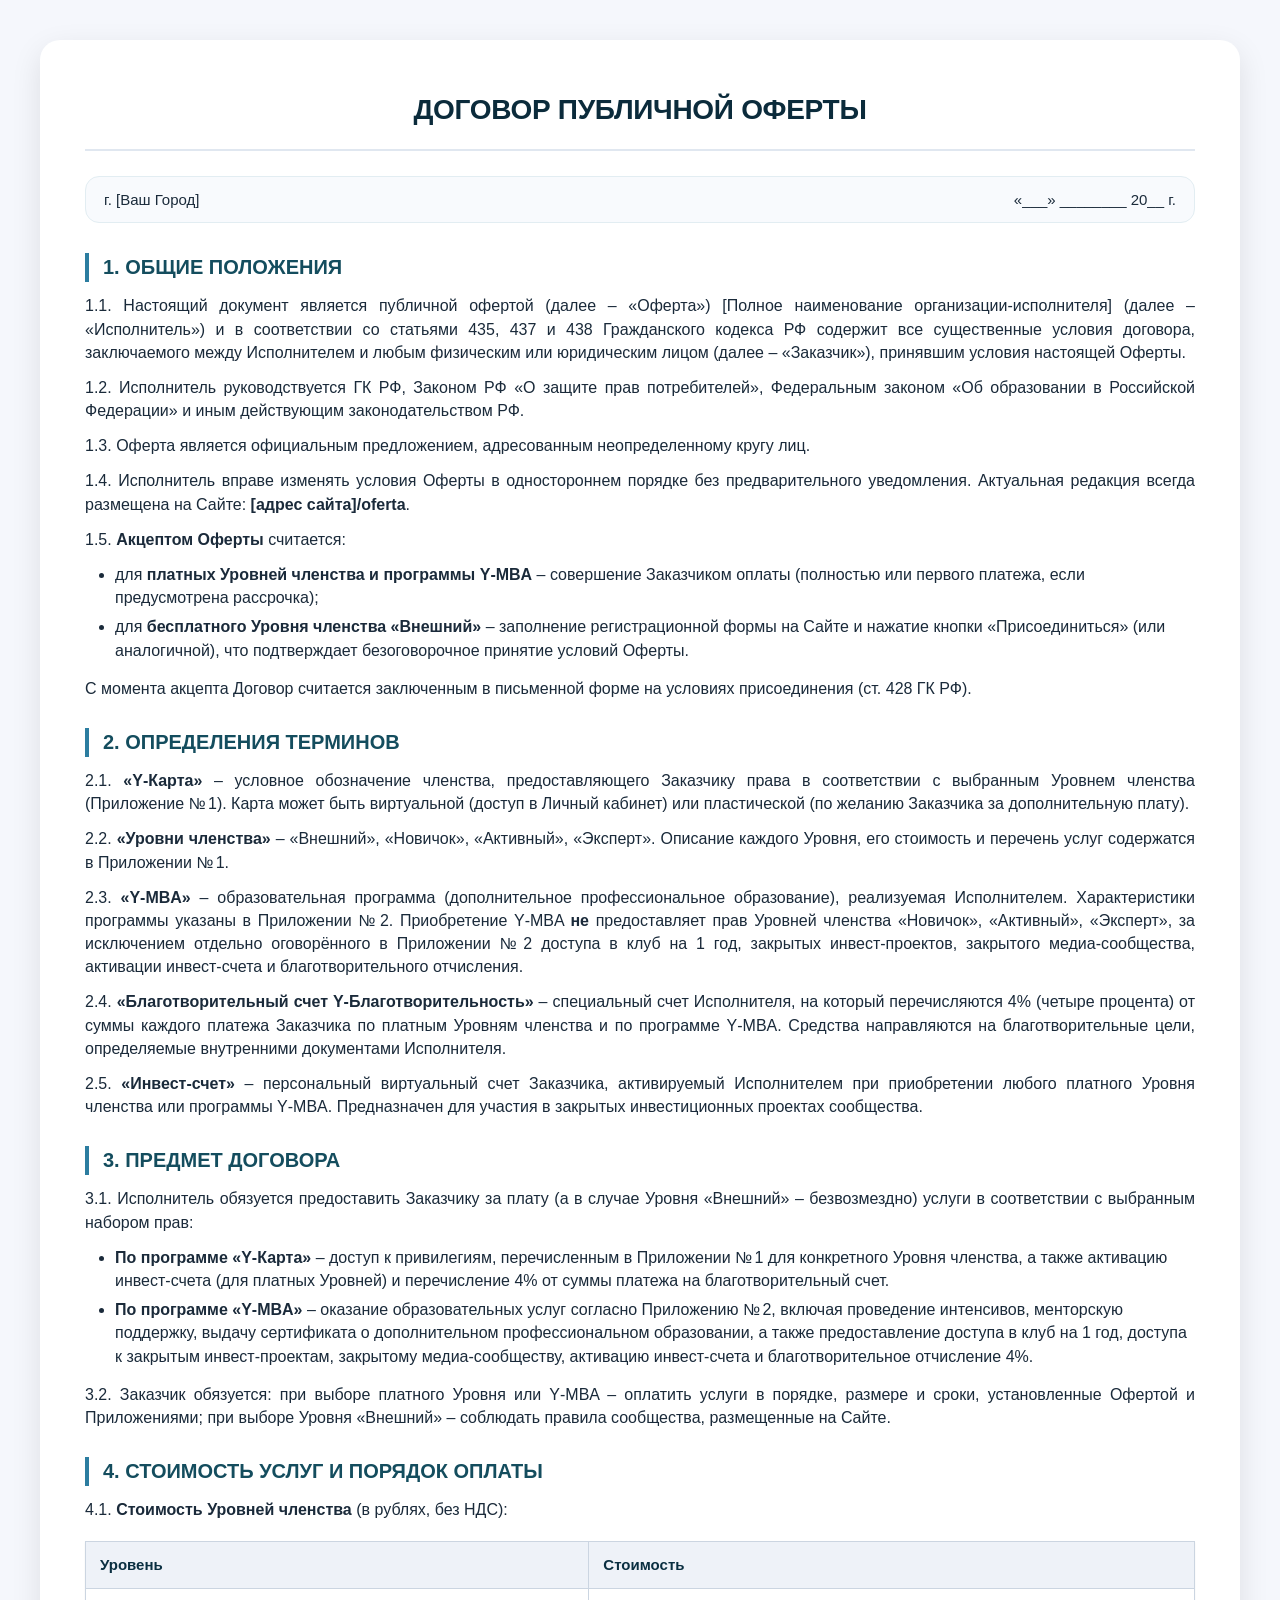
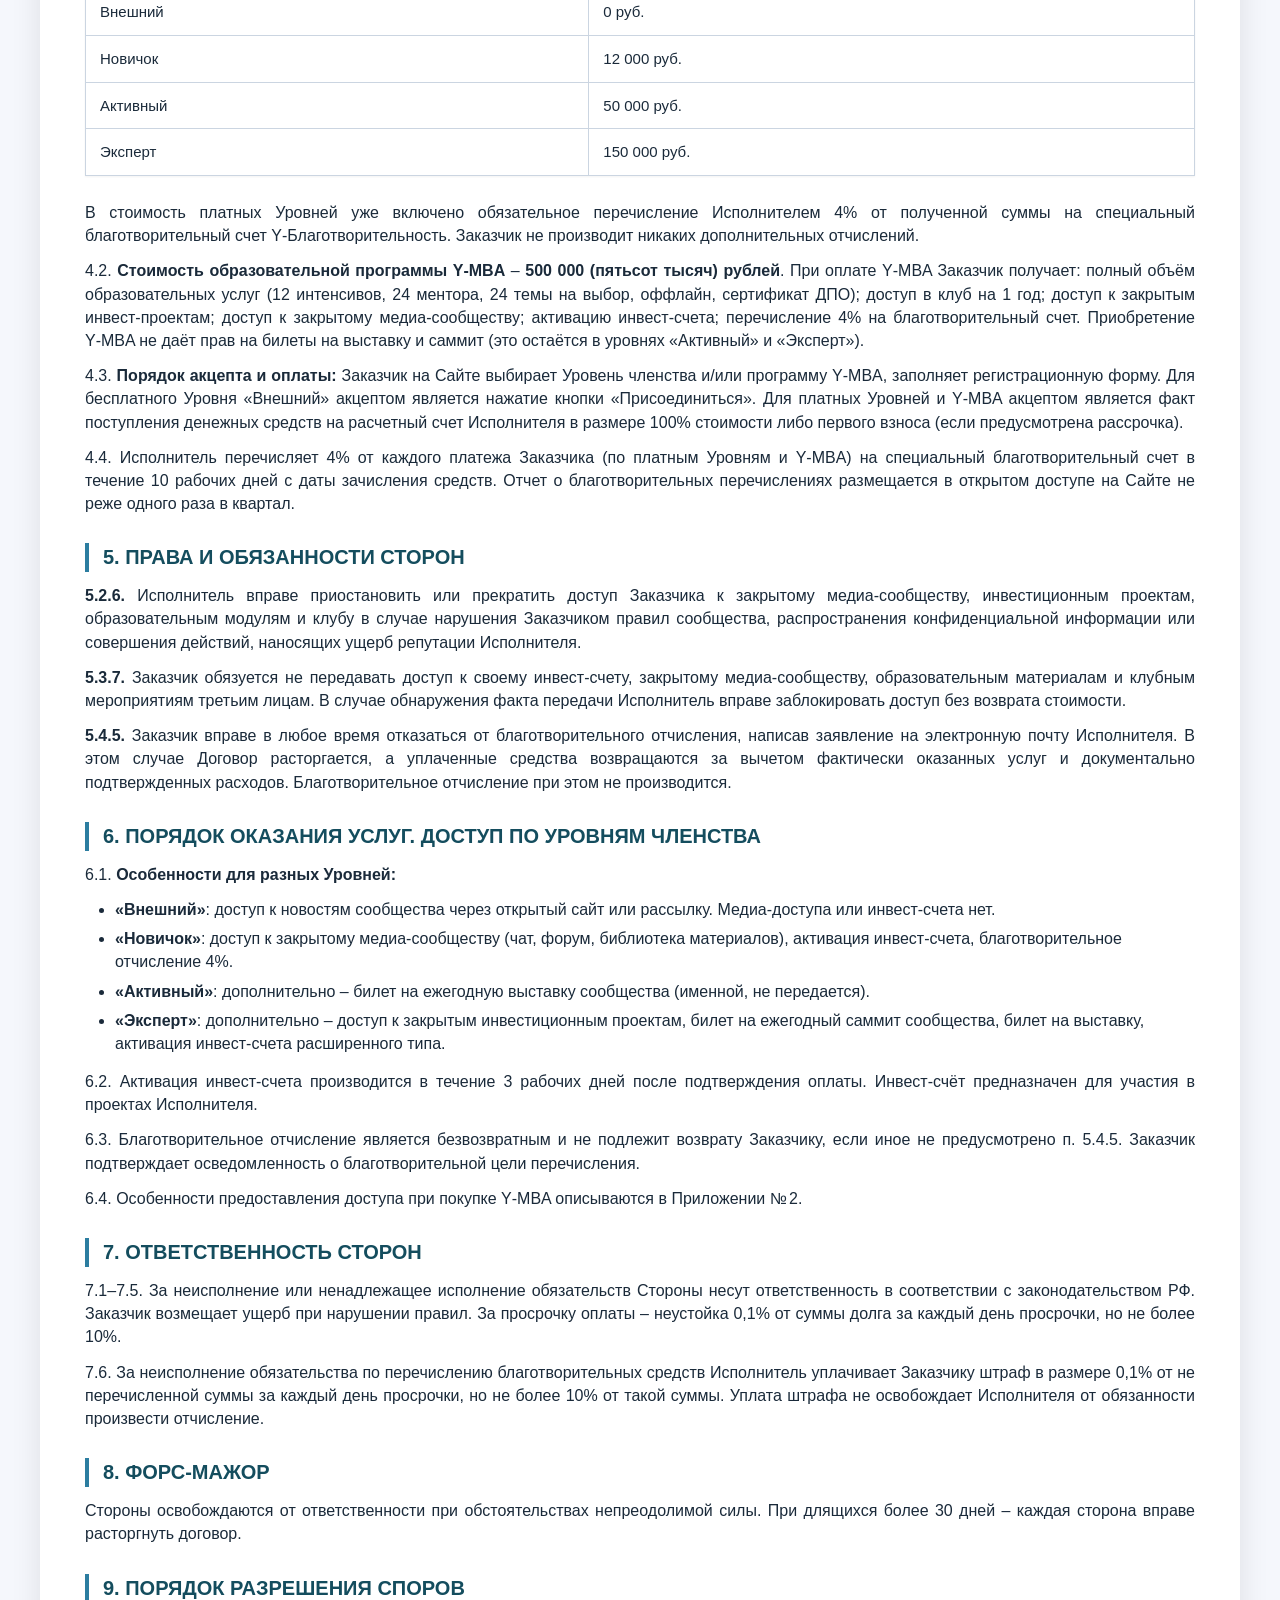
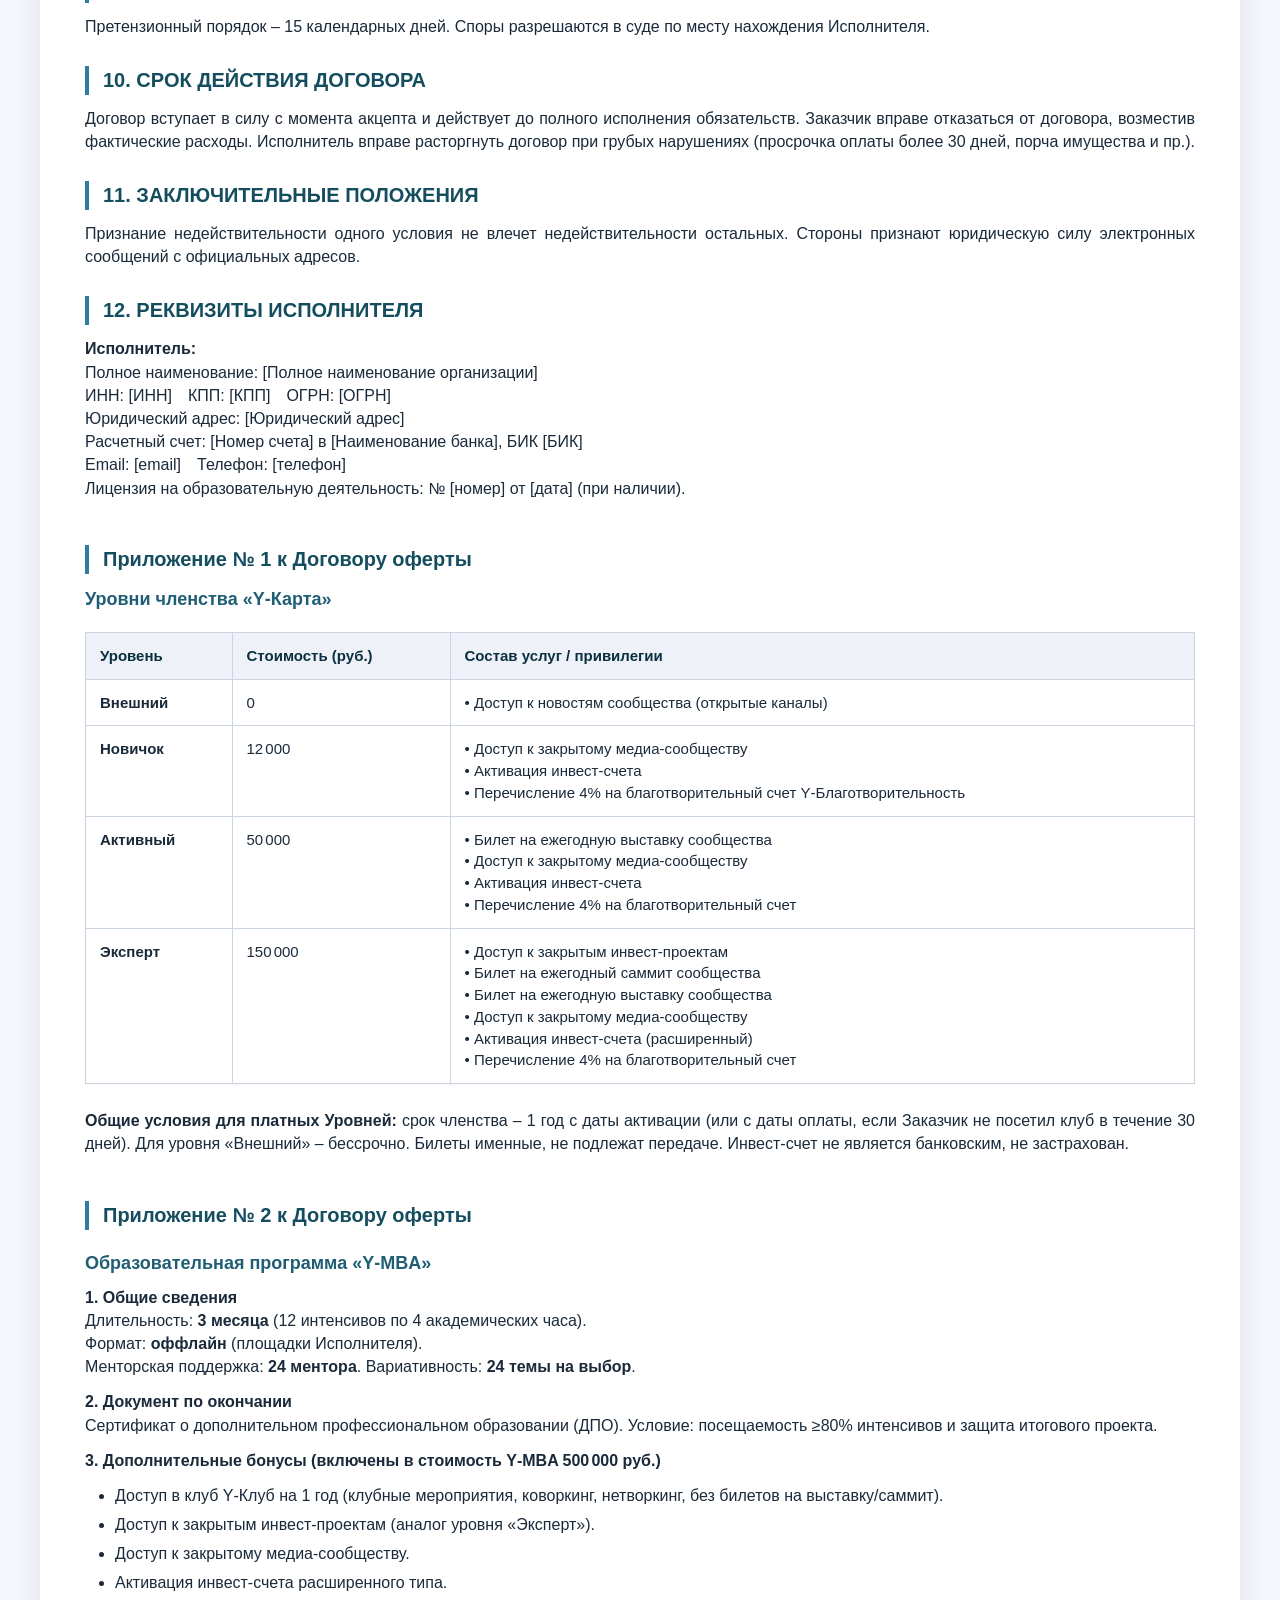
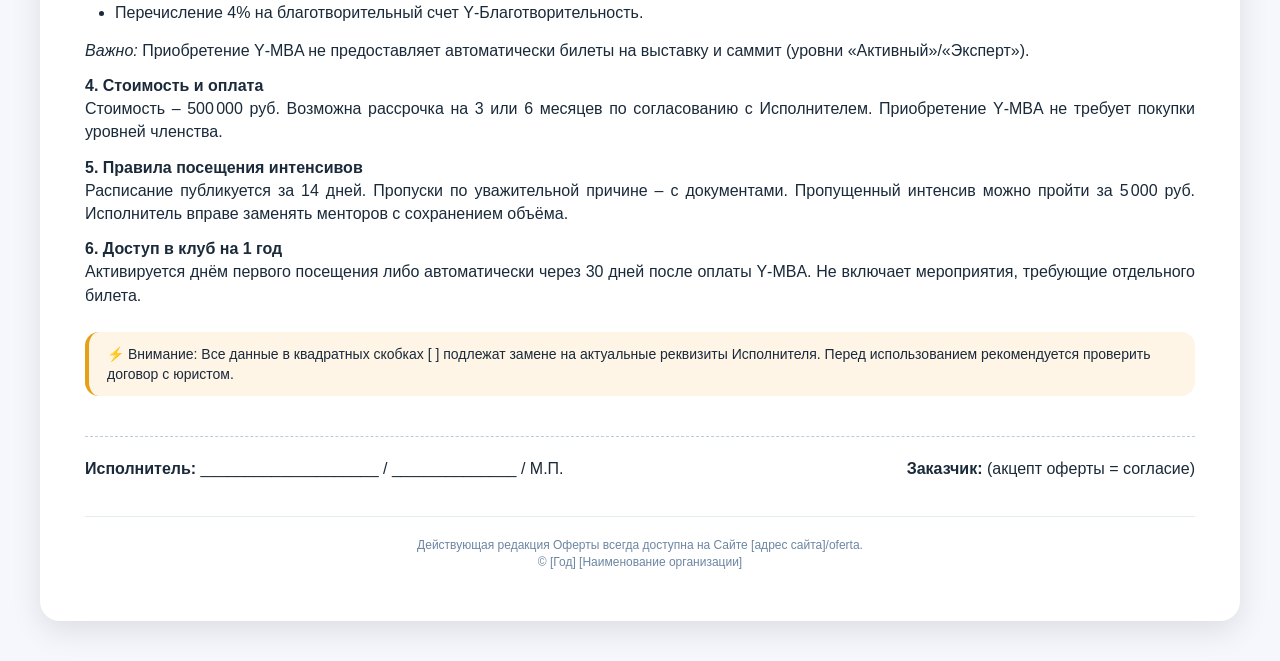
==== offer.html @ faac73a9 "Add files via upload" ====
<!DOCTYPE html>
<html lang="ru">
<head>
    <meta charset="UTF-8">
    <meta name="viewport" content="width=device-width, initial-scale=1.0, user-scalable=yes">
    <title>Договор публичной оферты — Y-Карта и Y-MBA</title>
    <style>
        * {
            margin: 0;
            padding: 0;
            box-sizing: border-box;
        }

        body {
            font-family: 'Segoe UI', Roboto, 'Helvetica Neue', sans-serif;
            background-color: #f5f7fc;
            color: #1a2a3a;
            line-height: 1.45;
            padding: 40px 20px;
        }

        .document {
            max-width: 1200px;
            margin: 0 auto;
            background-color: #ffffff;
            border-radius: 20px;
            box-shadow: 0 10px 30px rgba(0, 0, 0, 0.1);
            padding: 50px 45px;
            transition: all 0.2s ease;
        }

        /* типографика */
        h1 {
            font-size: 28px;
            font-weight: 700;
            text-align: center;
            margin-bottom: 25px;
            color: #0b2b3b;
            letter-spacing: -0.3px;
            border-bottom: 2px solid #e0e7f0;
            padding-bottom: 18px;
        }

        h2 {
            font-size: 20px;
            font-weight: 600;
            margin: 28px 0 12px 0;
            color: #144d5e;
            padding-left: 0;
            border-left: 4px solid #2c7da0;
            padding-left: 14px;
        }

        h3 {
            font-size: 18px;
            font-weight: 600;
            margin: 20px 0 10px 0;
            color: #1f5e74;
        }

        .subheading {
            font-size: 16px;
            font-weight: 500;
            margin: 20px 0 10px;
            color: #2c3e50;
        }

        p {
            margin-bottom: 12px;
            text-align: justify;
        }

        .legal-place {
            display: flex;
            justify-content: space-between;
            margin-bottom: 30px;
            font-size: 15px;
            background: #f8fafd;
            padding: 12px 18px;
            border-radius: 14px;
            border: 1px solid #e2edf2;
        }

        ul, ol {
            margin: 10px 0 15px 30px;
        }

        li {
            margin-bottom: 6px;
        }

        table {
            width: 100%;
            border-collapse: collapse;
            margin: 20px 0 25px;
            font-size: 15px;
            box-shadow: 0 1px 2px rgba(0,0,0,0.05);
        }

        th, td {
            border: 1px solid #cbd5e1;
            padding: 12px 14px;
            vertical-align: top;
            text-align: left;
            background-color: #fff;
        }

        th {
            background-color: #eef2f8;
            font-weight: 700;
            color: #0a2f41;
        }

        .table-highlight {
            background-color: #f9fbfd;
        }

        .signature-block {
            margin-top: 40px;
            padding-top: 20px;
            border-top: 1px dashed #b9cddf;
            display: flex;
            flex-wrap: wrap;
            justify-content: space-between;
        }

        .badge-note {
            background: #fef5e7;
            padding: 12px 18px;
            border-radius: 14px;
            border-left: 4px solid #e6a017;
            margin: 25px 0 15px;
            font-size: 14px;
        }

        footer {
            margin-top: 35px;
            font-size: 12px;
            text-align: center;
            color: #6c86a3;
            border-top: 1px solid #e2edf2;
            padding-top: 20px;
        }

        @media (max-width: 700px) {
            .document {
                padding: 24px 18px;
            }
            h1 {
                font-size: 24px;
            }
            th, td {
                padding: 8px 10px;
            }
            .legal-place {
                flex-direction: column;
                gap: 8px;
            }
        }

        @media print {
            body {
                background: white;
                padding: 0;
                margin: 0;
            }
            .document {
                box-shadow: none;
                padding: 0.8cm;
                max-width: 100%;
            }
            .badge-note {
                border: 1px solid #ccc;
                background: #f9f9f9;
            }
            a {
                text-decoration: none;
                color: black;
            }
        }
    </style>
</head>
<body>
<div class="document">
    <h1>ДОГОВОР ПУБЛИЧНОЙ ОФЕРТЫ</h1>
    <div class="legal-place">
        <span>г. [Ваш Город]</span>
        <span>«___» ________ 20__ г.</span>
    </div>

    <!-- 1. ОБЩИЕ ПОЛОЖЕНИЯ -->
    <h2>1. ОБЩИЕ ПОЛОЖЕНИЯ</h2>
    <p>1.1. Настоящий документ является публичной офертой (далее – «Оферта») [Полное наименование организации-исполнителя] (далее – «Исполнитель») и в соответствии со статьями 435, 437 и 438 Гражданского кодекса РФ содержит все существенные условия договора, заключаемого между Исполнителем и любым физическим или юридическим лицом (далее – «Заказчик»), принявшим условия настоящей Оферты.</p>
    <p>1.2. Исполнитель руководствуется ГК РФ, Законом РФ «О защите прав потребителей», Федеральным законом «Об образовании в Российской Федерации» и иным действующим законодательством РФ.</p>
    <p>1.3. Оферта является официальным предложением, адресованным неопределенному кругу лиц.</p>
    <p>1.4. Исполнитель вправе изменять условия Оферты в одностороннем порядке без предварительного уведомления. Актуальная редакция всегда размещена на Сайте: <strong>[адрес сайта]/oferta</strong>.</p>
    <p>1.5. <strong>Акцептом Оферты</strong> считается:</p>
    <ul>
        <li>для <strong>платных Уровней членства и программы Y‑MBA</strong> – совершение Заказчиком оплаты (полностью или первого платежа, если предусмотрена рассрочка);</li>
        <li>для <strong>бесплатного Уровня членства «Внешний»</strong> – заполнение регистрационной формы на Сайте и нажатие кнопки «Присоединиться» (или аналогичной), что подтверждает безоговорочное принятие условий Оферты.</li>
    </ul>
    <p>С момента акцепта Договор считается заключенным в письменной форме на условиях присоединения (ст. 428 ГК РФ).</p>

    <!-- 2. ОПРЕДЕЛЕНИЯ -->
    <h2>2. ОПРЕДЕЛЕНИЯ ТЕРМИНОВ</h2>
    <p>2.1. <strong>«Y‑Карта»</strong> – условное обозначение членства, предоставляющего Заказчику права в соответствии с выбранным Уровнем членства (Приложение № 1). Карта может быть виртуальной (доступ в Личный кабинет) или пластической (по желанию Заказчика за дополнительную плату).</p>
    <p>2.2. <strong>«Уровни членства»</strong> – «Внешний», «Новичок», «Активный», «Эксперт». Описание каждого Уровня, его стоимость и перечень услуг содержатся в Приложении № 1.</p>
    <p>2.3. <strong>«Y‑MBA»</strong> – образовательная программа (дополнительное профессиональное образование), реализуемая Исполнителем. Характеристики программы указаны в Приложении № 2. Приобретение Y‑MBA <strong>не</strong> предоставляет прав Уровней членства «Новичок», «Активный», «Эксперт», за исключением отдельно оговорённого в Приложении № 2 доступа в клуб на 1 год, закрытых инвест-проектов, закрытого медиа-сообщества, активации инвест-счета и благотворительного отчисления.</p>
    <p>2.4. <strong>«Благотворительный счет Y‑Благотворительность»</strong> – специальный счет Исполнителя, на который перечисляются 4% (четыре процента) от суммы каждого платежа Заказчика по платным Уровням членства и по программе Y‑MBA. Средства направляются на благотворительные цели, определяемые внутренними документами Исполнителя.</p>
    <p>2.5. <strong>«Инвест‑счет»</strong> – персональный виртуальный счет Заказчика, активируемый Исполнителем при приобретении любого платного Уровня членства или программы Y‑MBA. Предназначен для участия в закрытых инвестиционных проектах сообщества.</p>

    <!-- 3. ПРЕДМЕТ -->
    <h2>3. ПРЕДМЕТ ДОГОВОРА</h2>
    <p>3.1. Исполнитель обязуется предоставить Заказчику за плату (а в случае Уровня «Внешний» – безвозмездно) услуги в соответствии с выбранным набором прав:</p>
    <ul>
        <li><strong>По программе «Y‑Карта»</strong> – доступ к привилегиям, перечисленным в Приложении № 1 для конкретного Уровня членства, а также активацию инвест‑счета (для платных Уровней) и перечисление 4% от суммы платежа на благотворительный счет.</li>
        <li><strong>По программе «Y‑MBA»</strong> – оказание образовательных услуг согласно Приложению № 2, включая проведение интенсивов, менторскую поддержку, выдачу сертификата о дополнительном профессиональном образовании, а также предоставление доступа в клуб на 1 год, доступа к закрытым инвест-проектам, закрытому медиа-сообществу, активацию инвест-счета и благотворительное отчисление 4%.</li>
    </ul>
    <p>3.2. Заказчик обязуется: при выборе платного Уровня или Y‑MBA – оплатить услуги в порядке, размере и сроки, установленные Офертой и Приложениями; при выборе Уровня «Внешний» – соблюдать правила сообщества, размещенные на Сайте.</p>

    <!-- 4. СТОИМОСТЬ -->
    <h2>4. СТОИМОСТЬ УСЛУГ И ПОРЯДОК ОПЛАТЫ</h2>
    <p>4.1. <strong>Стоимость Уровней членства</strong> (в рублях, без НДС):</p>
    <table>
        <thead>
            <tr><th>Уровень</th><th>Стоимость</th></tr>
        </thead>
        <tbody>
            <tr><td>Внешний</td><td>0 руб.</td></tr>
            <tr><td>Новичок</td><td>12 000 руб.</td></tr>
            <tr><td>Активный</td><td>50 000 руб.</td></tr>
            <tr><td>Эксперт</td><td>150 000 руб.</td></tr>
        </tbody>
    </table>
    <p>В стоимость платных Уровней уже включено обязательное перечисление Исполнителем 4% от полученной суммы на специальный благотворительный счет Y‑Благотворительность. Заказчик не производит никаких дополнительных отчислений.</p>
    <p>4.2. <strong>Стоимость образовательной программы Y‑MBA</strong> – <strong>500 000 (пятьсот тысяч) рублей</strong>. При оплате Y‑MBA Заказчик получает: полный объём образовательных услуг (12 интенсивов, 24 ментора, 24 темы на выбор, оффлайн, сертификат ДПО); доступ в клуб на 1 год; доступ к закрытым инвест-проектам; доступ к закрытому медиа-сообществу; активацию инвест-счета; перечисление 4% на благотворительный счет. Приобретение Y‑MBA не даёт прав на билеты на выставку и саммит (это остаётся в уровнях «Активный» и «Эксперт»).</p>
    <p>4.3. <strong>Порядок акцепта и оплаты:</strong> Заказчик на Сайте выбирает Уровень членства и/или программу Y‑MBA, заполняет регистрационную форму. Для бесплатного Уровня «Внешний» акцептом является нажатие кнопки «Присоединиться». Для платных Уровней и Y‑MBA акцептом является факт поступления денежных средств на расчетный счет Исполнителя в размере 100% стоимости либо первого взноса (если предусмотрена рассрочка).</p>
    <p>4.4. Исполнитель перечисляет 4% от каждого платежа Заказчика (по платным Уровням и Y‑MBA) на специальный благотворительный счет в течение 10 рабочих дней с даты зачисления средств. Отчет о благотворительных перечислениях размещается в открытом доступе на Сайте не реже одного раза в квартал.</p>

    <!-- 5. ПРАВА И ОБЯЗАННОСТИ -->
    <h2>5. ПРАВА И ОБЯЗАННОСТИ СТОРОН</h2>
    <p><strong>5.2.6.</strong> Исполнитель вправе приостановить или прекратить доступ Заказчика к закрытому медиа‑сообществу, инвестиционным проектам, образовательным модулям и клубу в случае нарушения Заказчиком правил сообщества, распространения конфиденциальной информации или совершения действий, наносящих ущерб репутации Исполнителя.</p>
    <p><strong>5.3.7.</strong> Заказчик обязуется не передавать доступ к своему инвест‑счету, закрытому медиа‑сообществу, образовательным материалам и клубным мероприятиям третьим лицам. В случае обнаружения факта передачи Исполнитель вправе заблокировать доступ без возврата стоимости.</p>
    <p><strong>5.4.5.</strong> Заказчик вправе в любое время отказаться от благотворительного отчисления, написав заявление на электронную почту Исполнителя. В этом случае Договор расторгается, а уплаченные средства возвращаются за вычетом фактически оказанных услуг и документально подтвержденных расходов. Благотворительное отчисление при этом не производится.</p>

    <!-- 6. ПОРЯДОК ОКАЗАНИЯ УСЛУГ -->
    <h2>6. ПОРЯДОК ОКАЗАНИЯ УСЛУГ. ДОСТУП ПО УРОВНЯМ ЧЛЕНСТВА</h2>
    <p>6.1. <strong>Особенности для разных Уровней:</strong></p>
    <ul>
        <li><strong>«Внешний»</strong>: доступ к новостям сообщества через открытый сайт или рассылку. Медиа‑доступа или инвест‑счета нет.</li>
        <li><strong>«Новичок»</strong>: доступ к закрытому медиа‑сообществу (чат, форум, библиотека материалов), активация инвест‑счета, благотворительное отчисление 4%.</li>
        <li><strong>«Активный»</strong>: дополнительно – билет на ежегодную выставку сообщества (именной, не передается).</li>
        <li><strong>«Эксперт»</strong>: дополнительно – доступ к закрытым инвестиционным проектам, билет на ежегодный саммит сообщества, билет на выставку, активация инвест‑счета расширенного типа.</li>
    </ul>
    <p>6.2. Активация инвест‑счета производится в течение 3 рабочих дней после подтверждения оплаты. Инвест‑счёт предназначен для участия в проектах Исполнителя.</p>
    <p>6.3. Благотворительное отчисление является безвозвратным и не подлежит возврату Заказчику, если иное не предусмотрено п. 5.4.5. Заказчик подтверждает осведомленность о благотворительной цели перечисления.</p>
    <p>6.4. Особенности предоставления доступа при покупке Y‑MBA описываются в Приложении № 2.</p>

    <!-- 7. ОТВЕТСТВЕННОСТЬ -->
    <h2>7. ОТВЕТСТВЕННОСТЬ СТОРОН</h2>
    <p>7.1–7.5. За неисполнение или ненадлежащее исполнение обязательств Стороны несут ответственность в соответствии с законодательством РФ. Заказчик возмещает ущерб при нарушении правил. За просрочку оплаты – неустойка 0,1% от суммы долга за каждый день просрочки, но не более 10%.</p>
    <p>7.6. За неисполнение обязательства по перечислению благотворительных средств Исполнитель уплачивает Заказчику штраф в размере 0,1% от не перечисленной суммы за каждый день просрочки, но не более 10% от такой суммы. Уплата штрафа не освобождает Исполнителя от обязанности произвести отчисление.</p>

    <!-- 8-11 кратко (форс-мажор, споры, срок действия) -->
    <h2>8. ФОРС-МАЖОР</h2>
    <p>Стороны освобождаются от ответственности при обстоятельствах непреодолимой силы. При длящихся более 30 дней – каждая сторона вправе расторгнуть договор.</p>
    <h2>9. ПОРЯДОК РАЗРЕШЕНИЯ СПОРОВ</h2>
    <p>Претензионный порядок – 15 календарных дней. Споры разрешаются в суде по месту нахождения Исполнителя.</p>
    <h2>10. СРОК ДЕЙСТВИЯ ДОГОВОРА</h2>
    <p>Договор вступает в силу с момента акцепта и действует до полного исполнения обязательств. Заказчик вправе отказаться от договора, возместив фактические расходы. Исполнитель вправе расторгнуть договор при грубых нарушениях (просрочка оплаты более 30 дней, порча имущества и пр.).</p>
    <h2>11. ЗАКЛЮЧИТЕЛЬНЫЕ ПОЛОЖЕНИЯ</h2>
    <p>Признание недействительности одного условия не влечет недействительности остальных. Стороны признают юридическую силу электронных сообщений с официальных адресов.</p>

    <!-- 12. РЕКВИЗИТЫ -->
    <h2>12. РЕКВИЗИТЫ ИСПОЛНИТЕЛЯ</h2>
    <p><strong>Исполнитель:</strong><br>
    Полное наименование: [Полное наименование организации]<br>
    ИНН: [ИНН] КПП: [КПП] ОГРН: [ОГРН]<br>
    Юридический адрес: [Юридический адрес]<br>
    Расчетный счет: [Номер счета] в [Наименование банка], БИК [БИК]<br>
    Email: [email] Телефон: [телефон]<br>
    Лицензия на образовательную деятельность: № [номер] от [дата] (при наличии).</p>

    <!-- ПРИЛОЖЕНИЕ 1 -->
    <div style="margin-top: 45px;">
        <h2>Приложение № 1 к Договору оферты</h2>
        <h3 style="margin-top: 0;">Уровни членства «Y‑Карта»</h3>
        <table>
            <thead>
                <tr><th>Уровень</th><th>Стоимость (руб.)</th><th>Состав услуг / привилегии</th></tr>
            </thead>
            <tbody>
                <tr><td><strong>Внешний</strong></td><td>0</td><td>• Доступ к новостям сообщества (открытые каналы)</td></tr>
                <tr><td><strong>Новичок</strong></td><td>12 000</td><td>• Доступ к закрытому медиа‑сообществу<br>• Активация инвест‑счета<br>• Перечисление 4% на благотворительный счет Y‑Благотворительность</td></tr>
                <tr><td><strong>Активный</strong></td><td>50 000</td><td>• Билет на ежегодную выставку сообщества<br>• Доступ к закрытому медиа‑сообществу<br>• Активация инвест‑счета<br>• Перечисление 4% на благотворительный счет</td></tr>
                <tr><td><strong>Эксперт</strong></td><td>150 000</td><td>• Доступ к закрытым инвест‑проектам<br>• Билет на ежегодный саммит сообщества<br>• Билет на ежегодную выставку сообщества<br>• Доступ к закрытому медиа‑сообществу<br>• Активация инвест‑счета (расширенный)<br>• Перечисление 4% на благотворительный счет</td></tr>
            </tbody>
        </table>
        <p><strong>Общие условия для платных Уровней:</strong> срок членства – 1 год с даты активации (или с даты оплаты, если Заказчик не посетил клуб в течение 30 дней). Для уровня «Внешний» – бессрочно. Билеты именные, не подлежат передаче. Инвест-счет не является банковским, не застрахован.</p>
    </div>

    <!-- ПРИЛОЖЕНИЕ 2 -->
    <div style="margin-top: 45px;">
        <h2>Приложение № 2 к Договору оферты</h2>
        <h3>Образовательная программа «Y‑MBA»</h3>
        <p><strong>1. Общие сведения</strong><br>
        Длительность: <strong>3 месяца</strong> (12 интенсивов по 4 академических часа).<br>
        Формат: <strong>оффлайн</strong> (площадки Исполнителя).<br>
        Менторская поддержка: <strong>24 ментора</strong>. Вариативность: <strong>24 темы на выбор</strong>.</p>
        <p><strong>2. Документ по окончании</strong><br>
        Сертификат о дополнительном профессиональном образовании (ДПО). Условие: посещаемость ≥80% интенсивов и защита итогового проекта.</p>
        <p><strong>3. Дополнительные бонусы (включены в стоимость Y‑MBA 500 000 руб.)</strong></p>
        <ul>
            <li>Доступ в клуб Y‑Клуб на 1 год (клубные мероприятия, коворкинг, нетворкинг, без билетов на выставку/саммит).</li>
            <li>Доступ к закрытым инвест‑проектам (аналог уровня «Эксперт»).</li>
            <li>Доступ к закрытому медиа‑сообществу.</li>
            <li>Активация инвест‑счета расширенного типа.</li>
            <li>Перечисление 4% на благотворительный счет Y‑Благотворительность.</li>
        </ul>
        <p><em>Важно:</em> Приобретение Y‑MBA не предоставляет автоматически билеты на выставку и саммит (уровни «Активный»/«Эксперт»).</p>
        <p><strong>4. Стоимость и оплата</strong><br>
        Стоимость – 500 000 руб. Возможна рассрочка на 3 или 6 месяцев по согласованию с Исполнителем. Приобретение Y‑MBA не требует покупки уровней членства.</p>
        <p><strong>5. Правила посещения интенсивов</strong><br>
        Расписание публикуется за 14 дней. Пропуски по уважительной причине – с документами. Пропущенный интенсив можно пройти за 5 000 руб. Исполнитель вправе заменять менторов с сохранением объёма.</p>
        <p><strong>6. Доступ в клуб на 1 год</strong><br>
        Активируется днём первого посещения либо автоматически через 30 дней после оплаты Y‑MBA. Не включает мероприятия, требующие отдельного билета.</p>
    </div>

    <div class="badge-note">
        ⚡ Внимание: Все данные в квадратных скобках [ ] подлежат замене на актуальные реквизиты Исполнителя. Перед использованием рекомендуется проверить договор с юристом.
    </div>

    <div class="signature-block">
        <div><strong>Исполнитель:</strong> ____________________ / ______________ / М.П.</div>
        <div><strong>Заказчик:</strong> (акцепт оферты = согласие)</div>
    </div>
    <footer>
        Действующая редакция Оферты всегда доступна на Сайте [адрес сайта]/oferta.<br>
        © [Год] [Наименование организации]
    </footer>
</div>
</body>
</html>
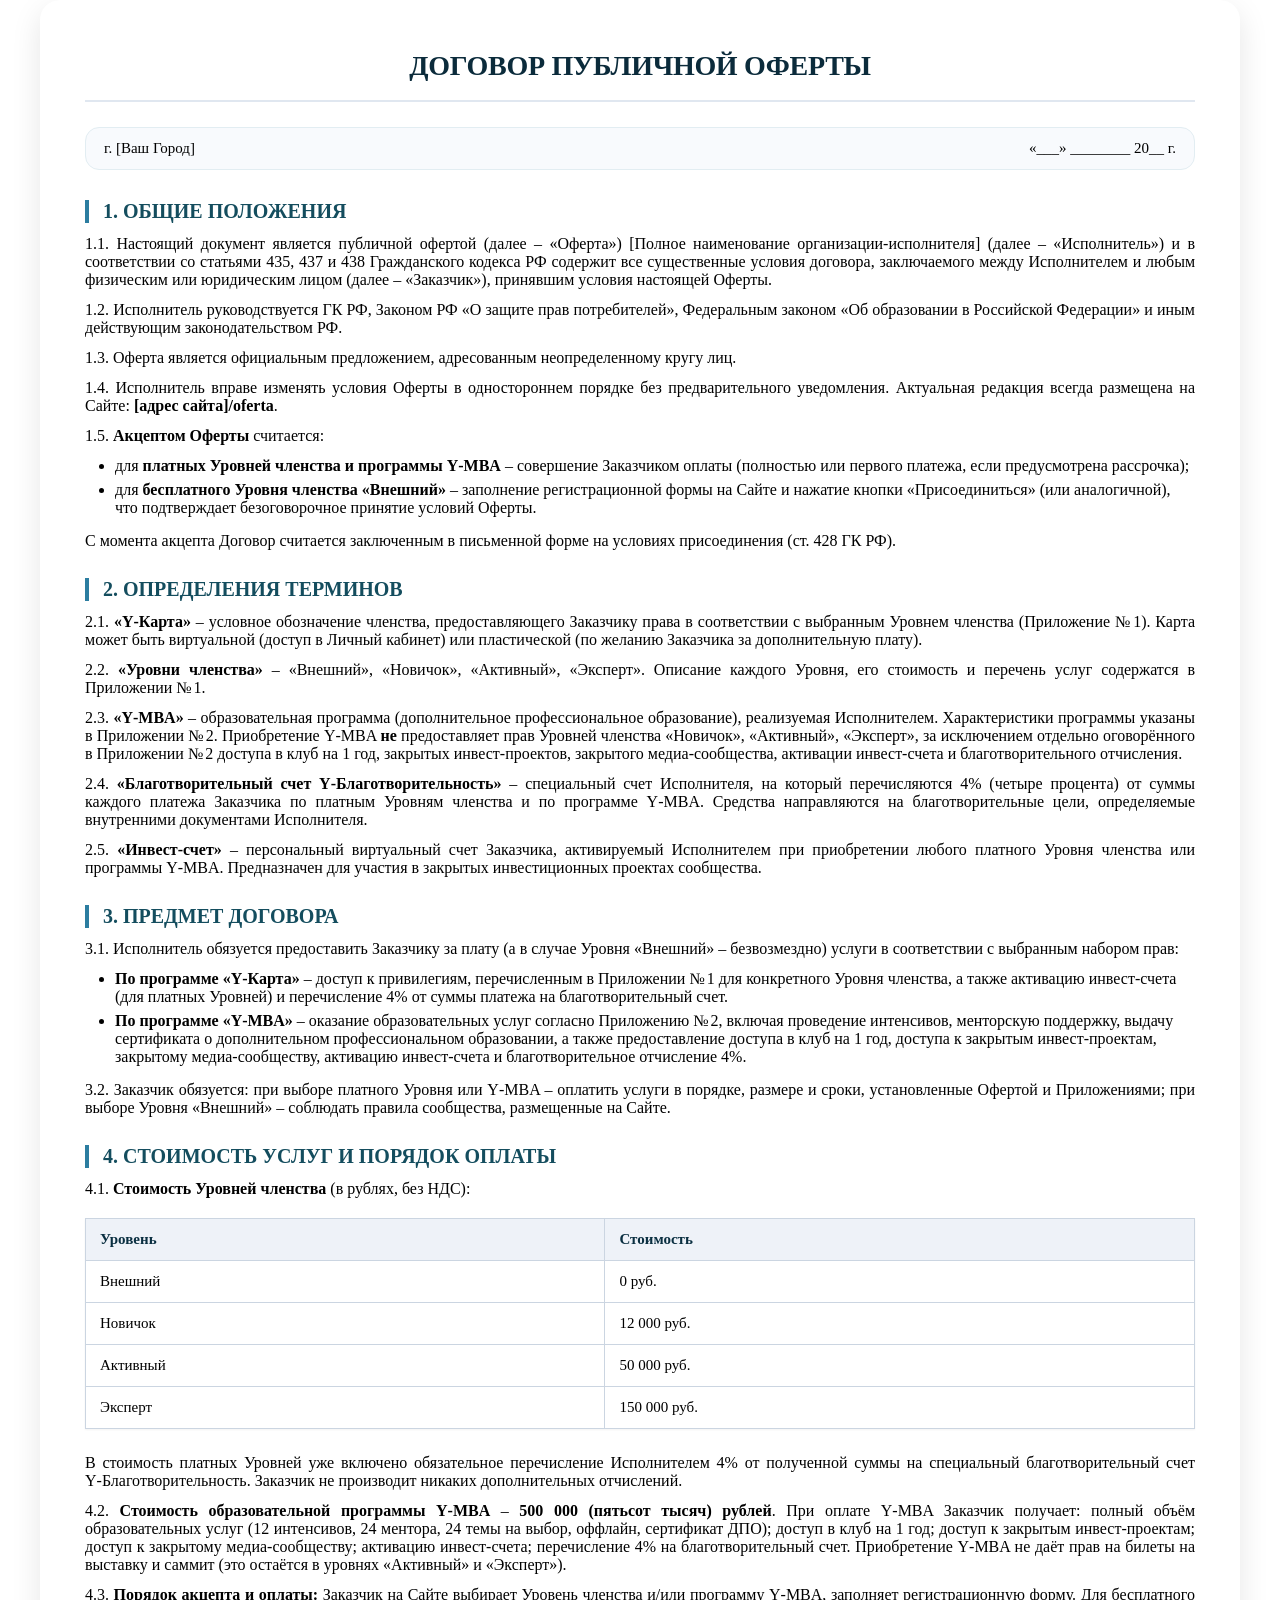
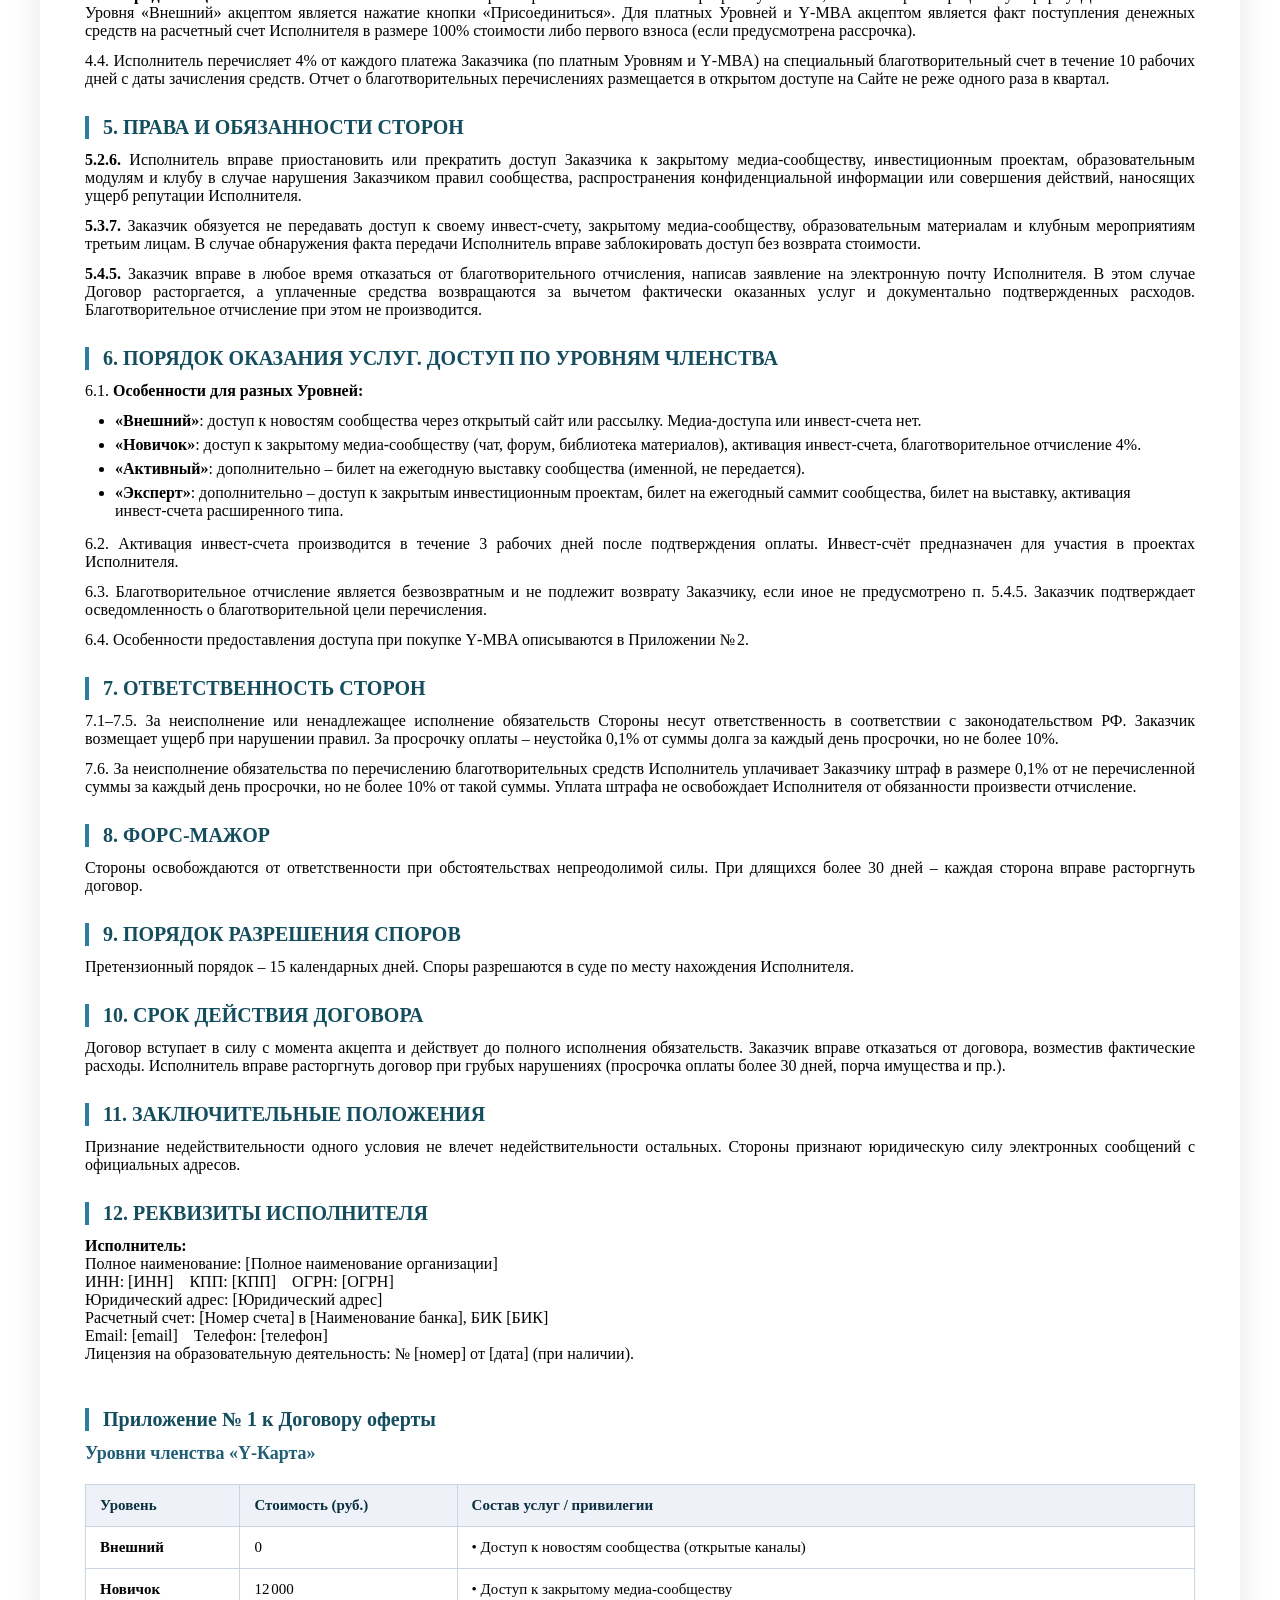
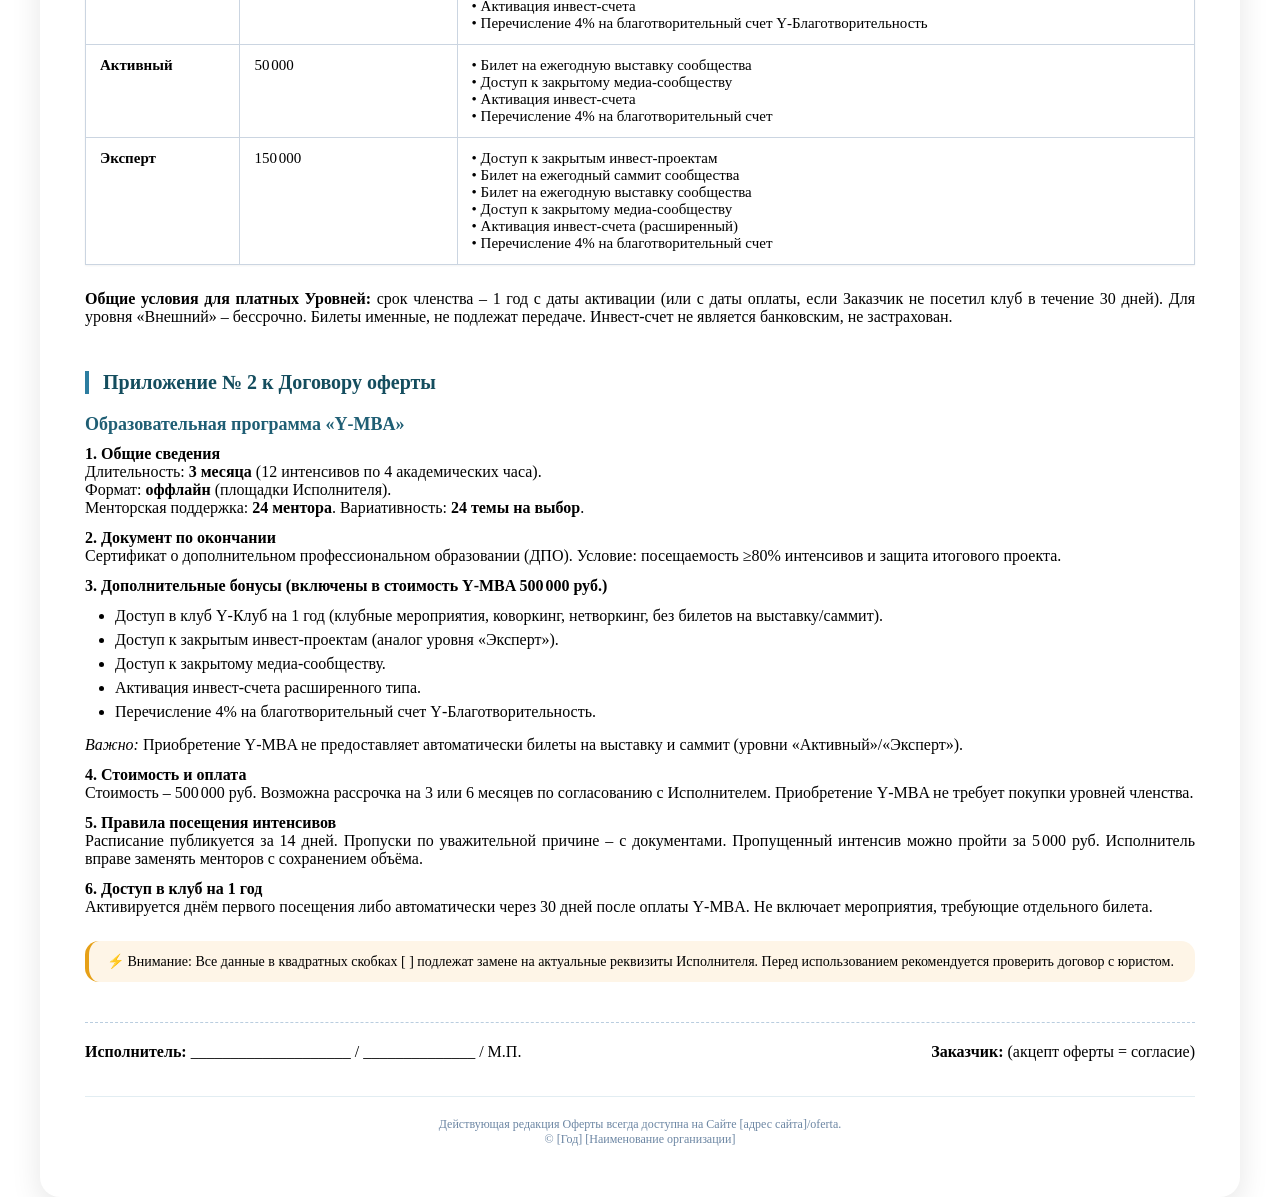
==== commit 43bc3363: "Update offer.html" ====
--- a/offer.html
+++ b/offer.html
@@ -11,13 +11,13 @@
             box-sizing: border-box;
         }
 
-        body {
+        /*body {
             font-family: 'Segoe UI', Roboto, 'Helvetica Neue', sans-serif;
             background-color: #f5f7fc;
             color: #1a2a3a;
             line-height: 1.45;
             padding: 40px 20px;
-        }
+        }*/
 
         .document {
             max-width: 1200px;
@@ -340,4 +340,4 @@
     </footer>
 </div>
 </body>
-</html>+</html>
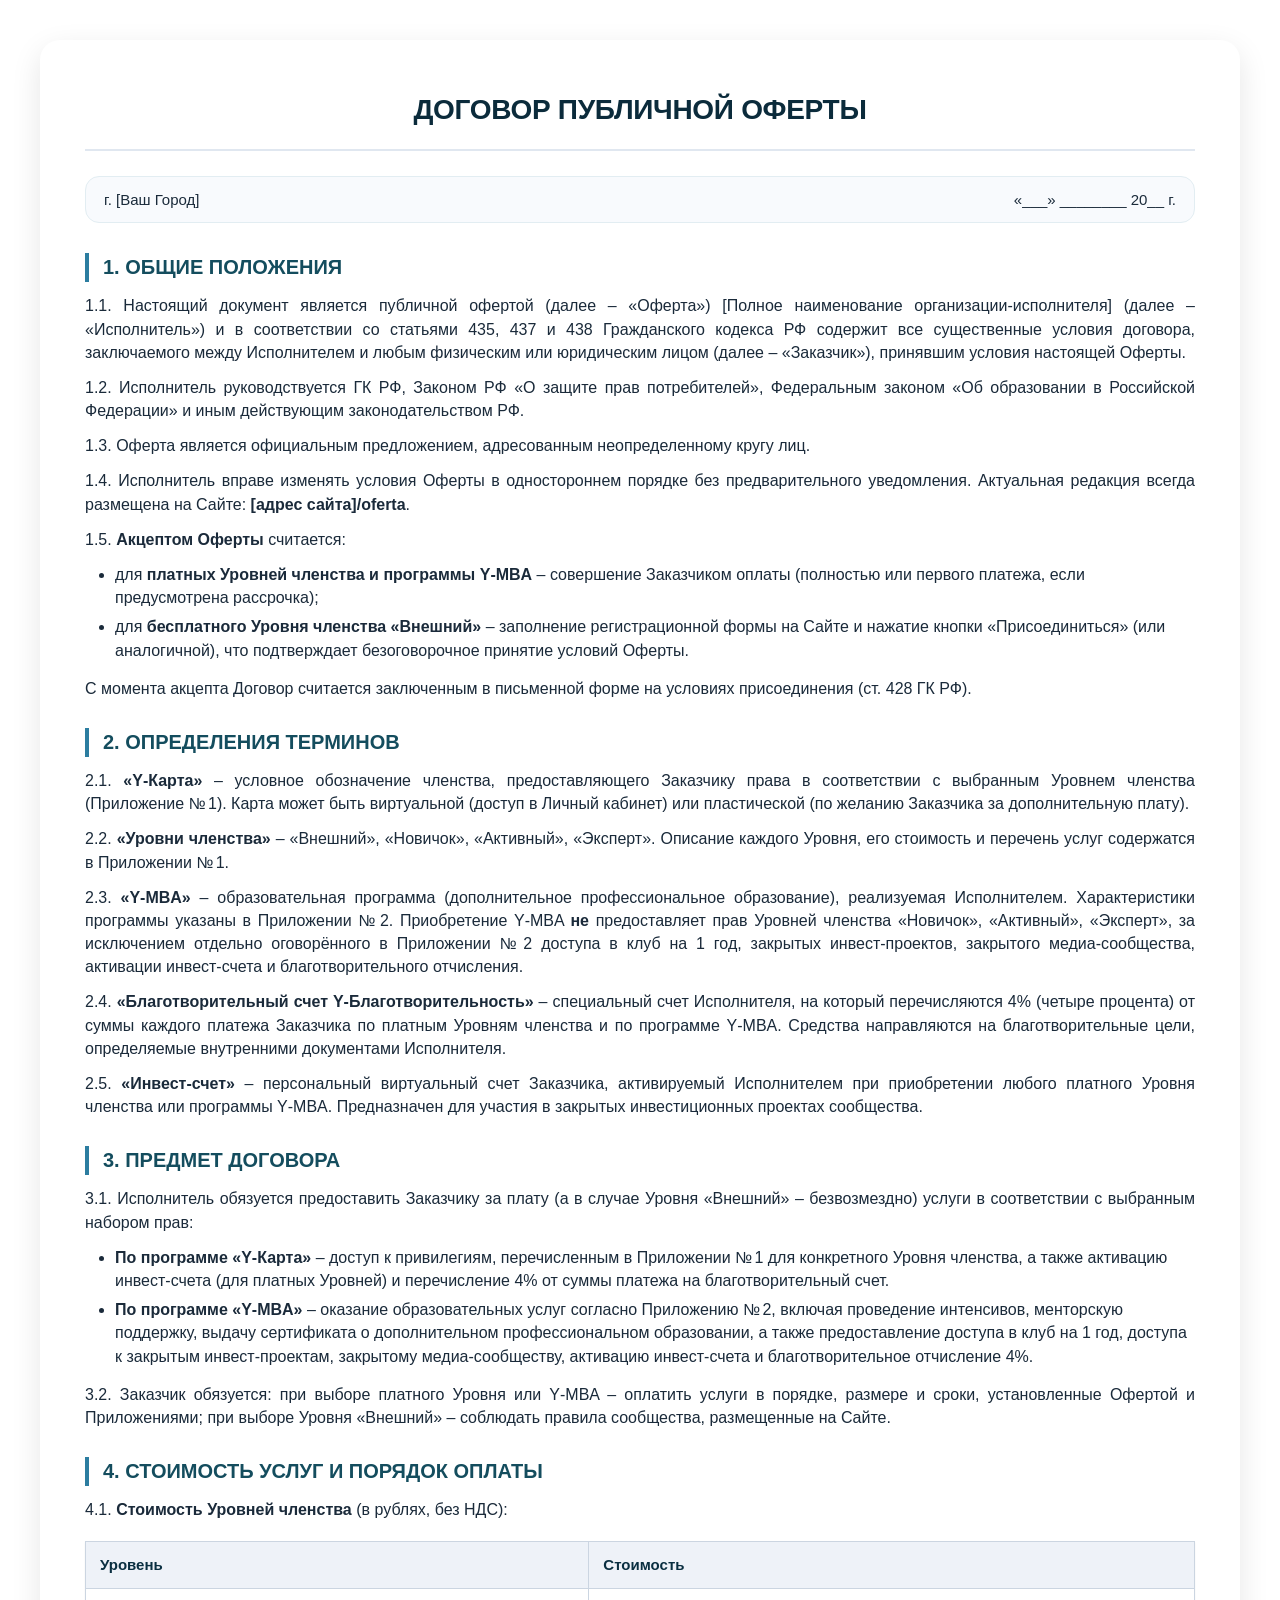
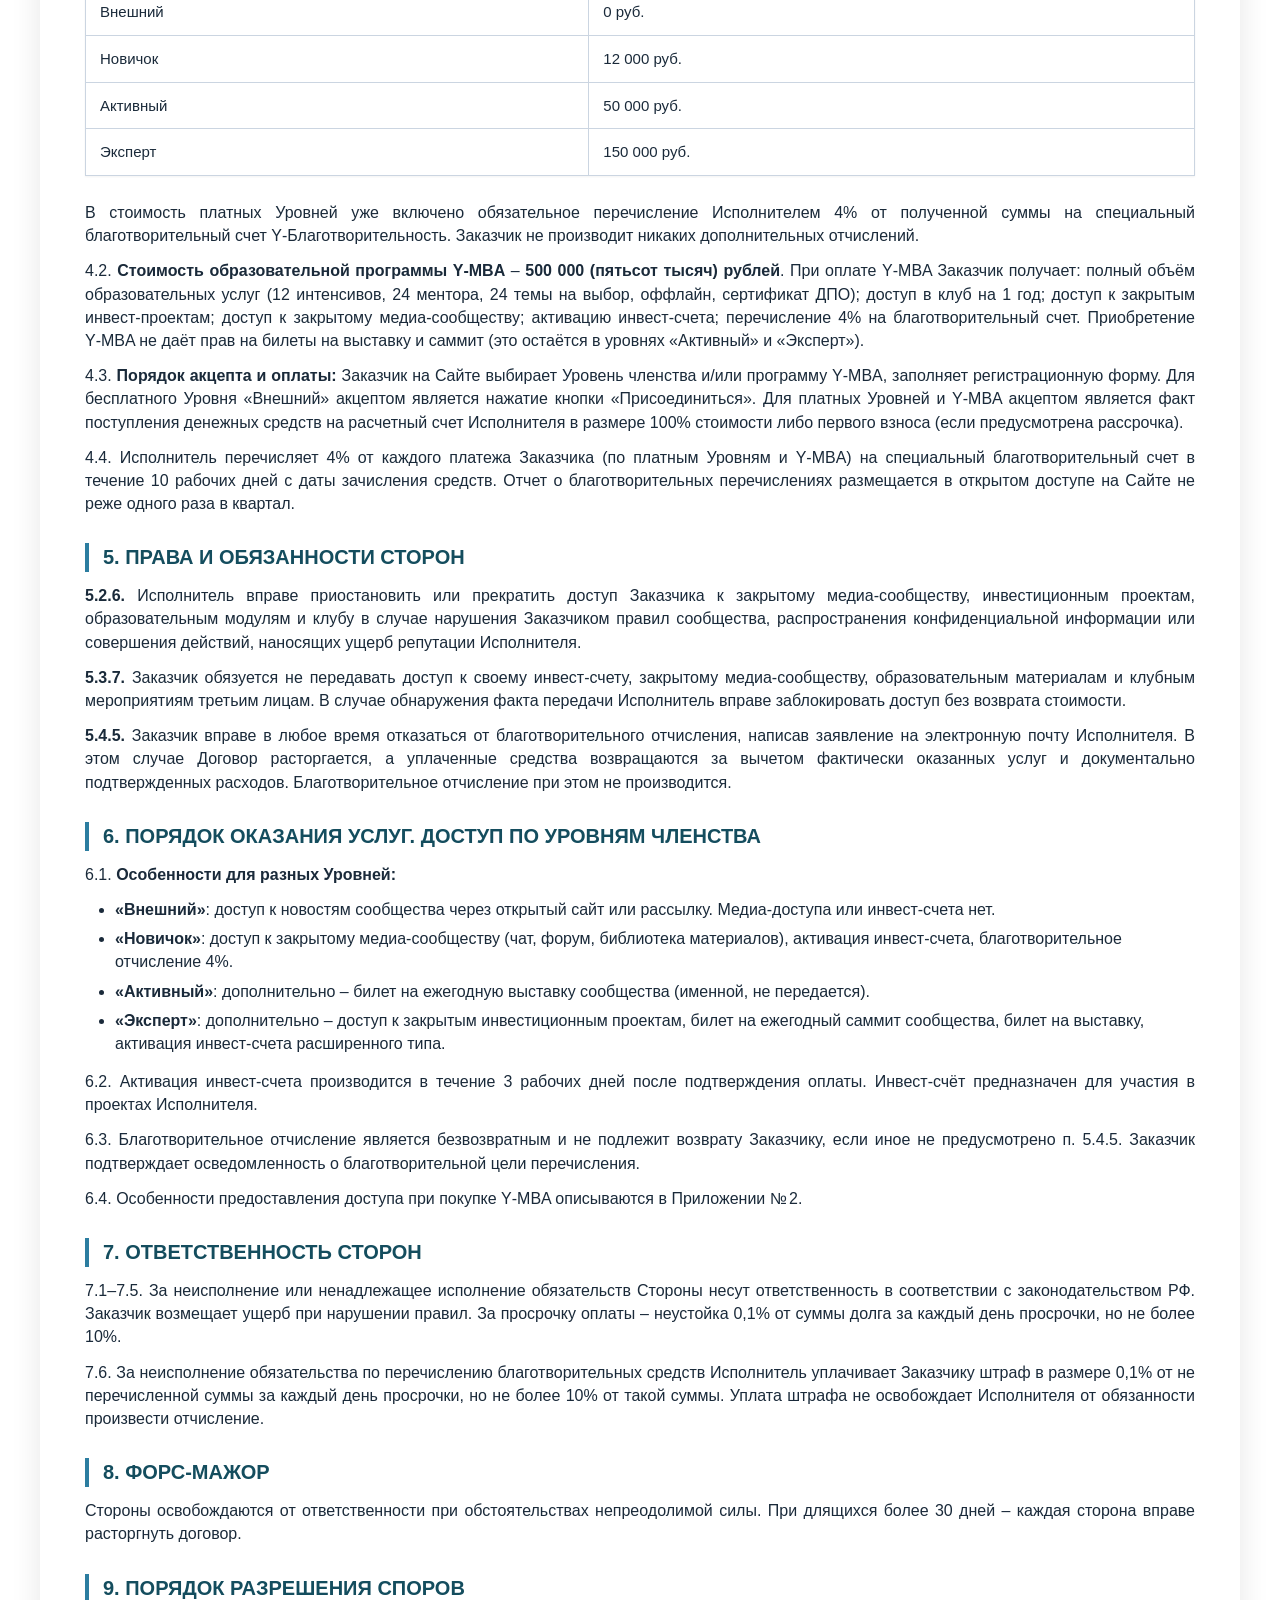
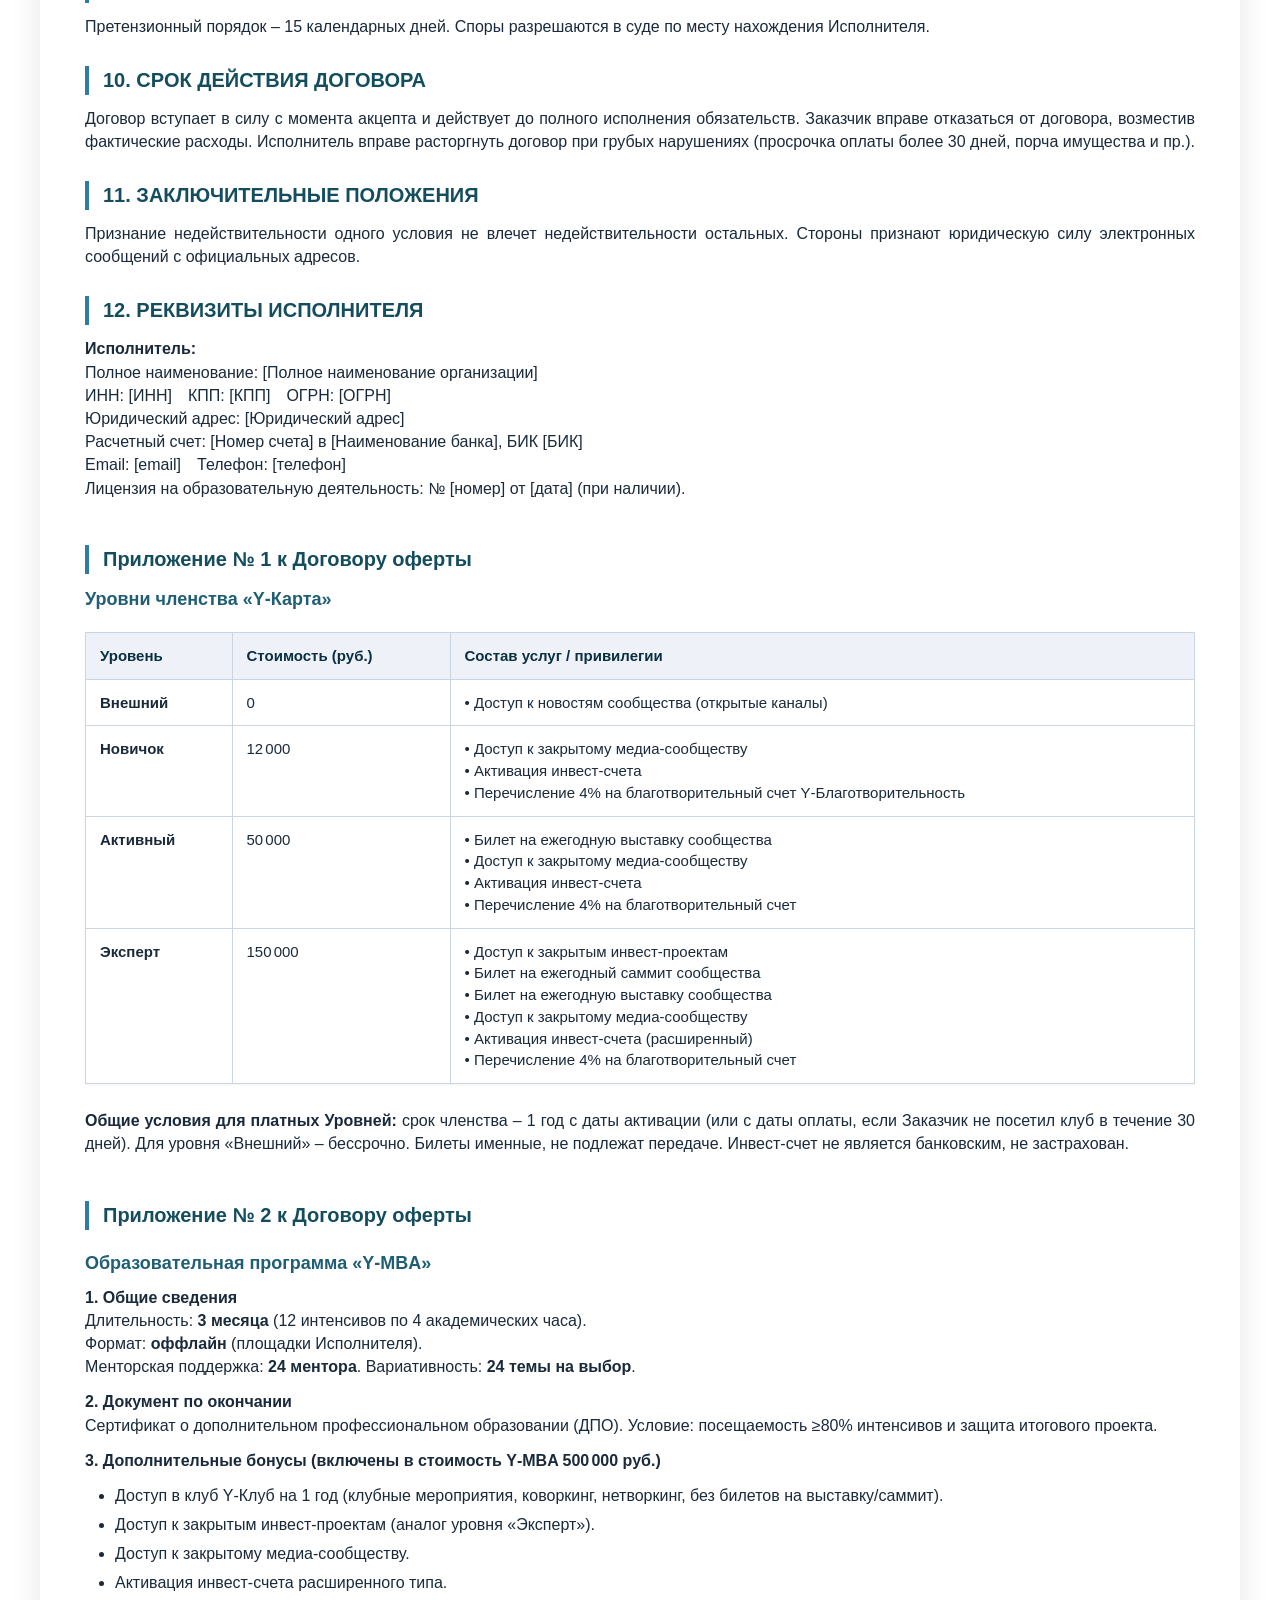
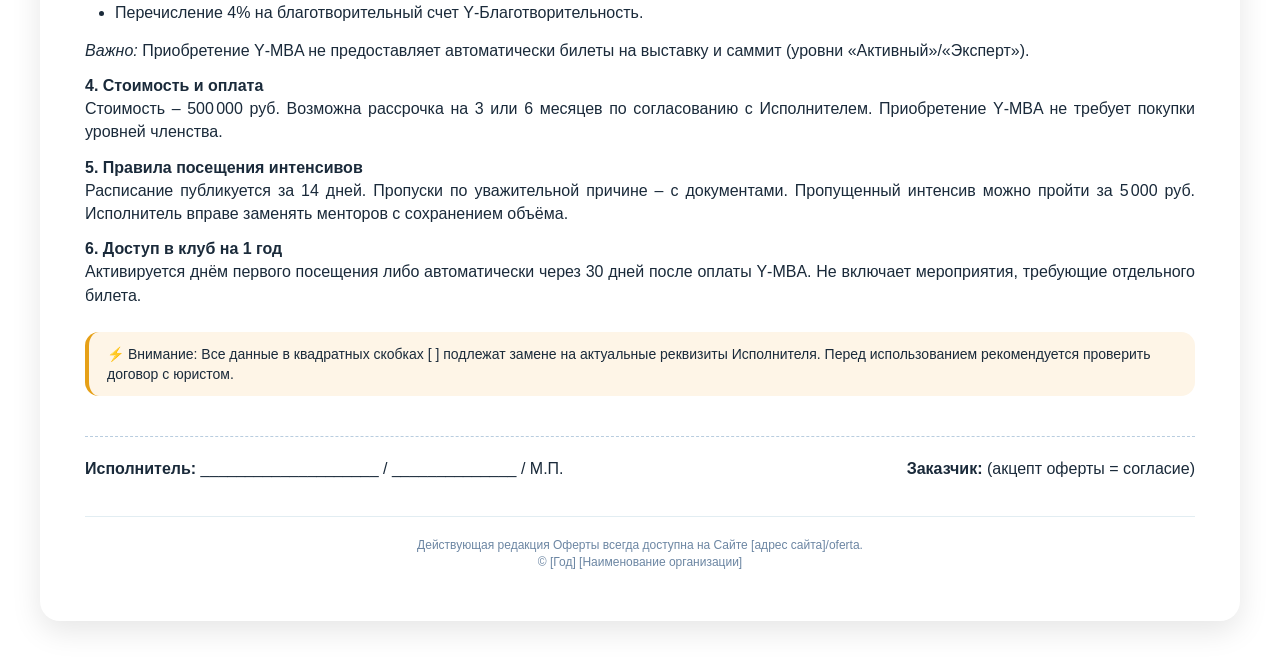
==== commit c8f1f188: "Update offer.html" ====
--- a/offer.html
+++ b/offer.html
@@ -11,18 +11,18 @@
             box-sizing: border-box;
         }
 
-        /*body {
+        body {
             font-family: 'Segoe UI', Roboto, 'Helvetica Neue', sans-serif;
-            background-color: #f5f7fc;
+            background-color: transparent;
             color: #1a2a3a;
             line-height: 1.45;
             padding: 40px 20px;
-        }*/
+        }
 
         .document {
             max-width: 1200px;
             margin: 0 auto;
-            background-color: #ffffff;
+            background-color: transparent;
             border-radius: 20px;
             box-shadow: 0 10px 30px rgba(0, 0, 0, 0.1);
             padding: 50px 45px;
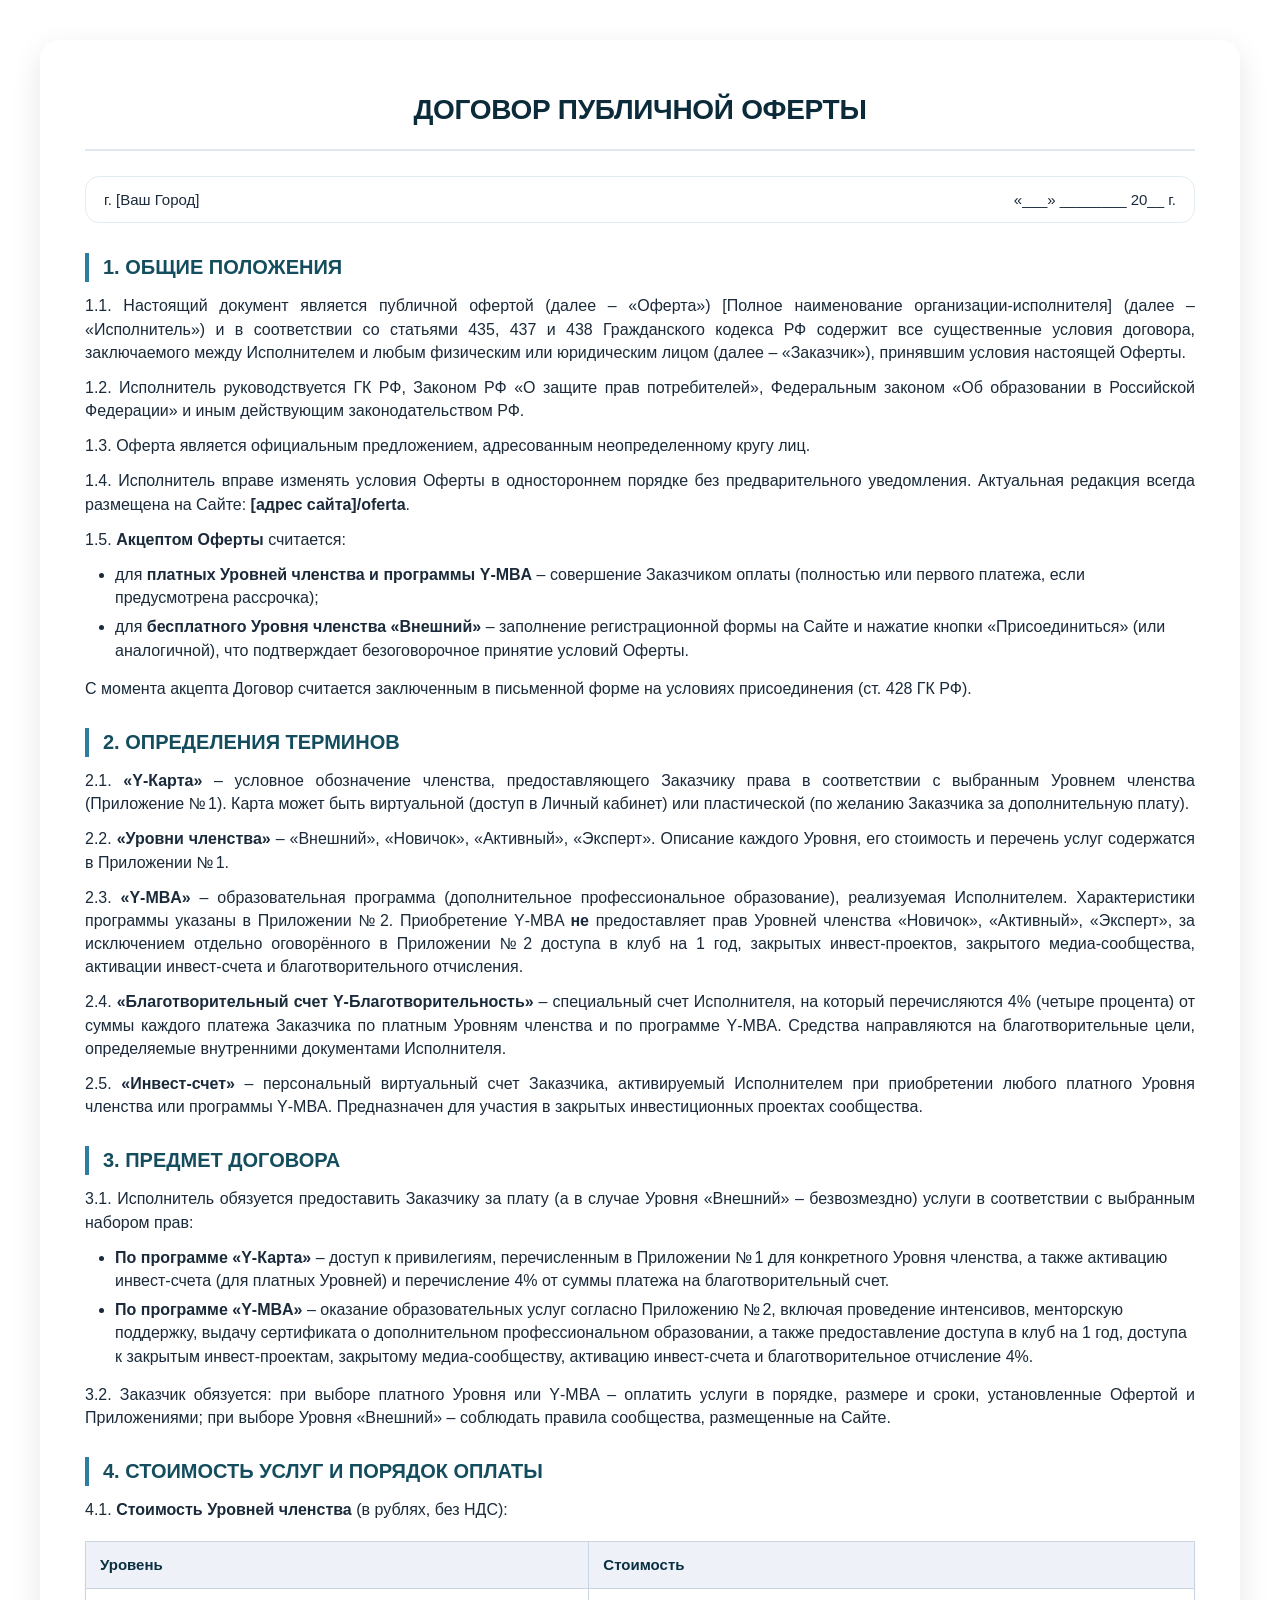
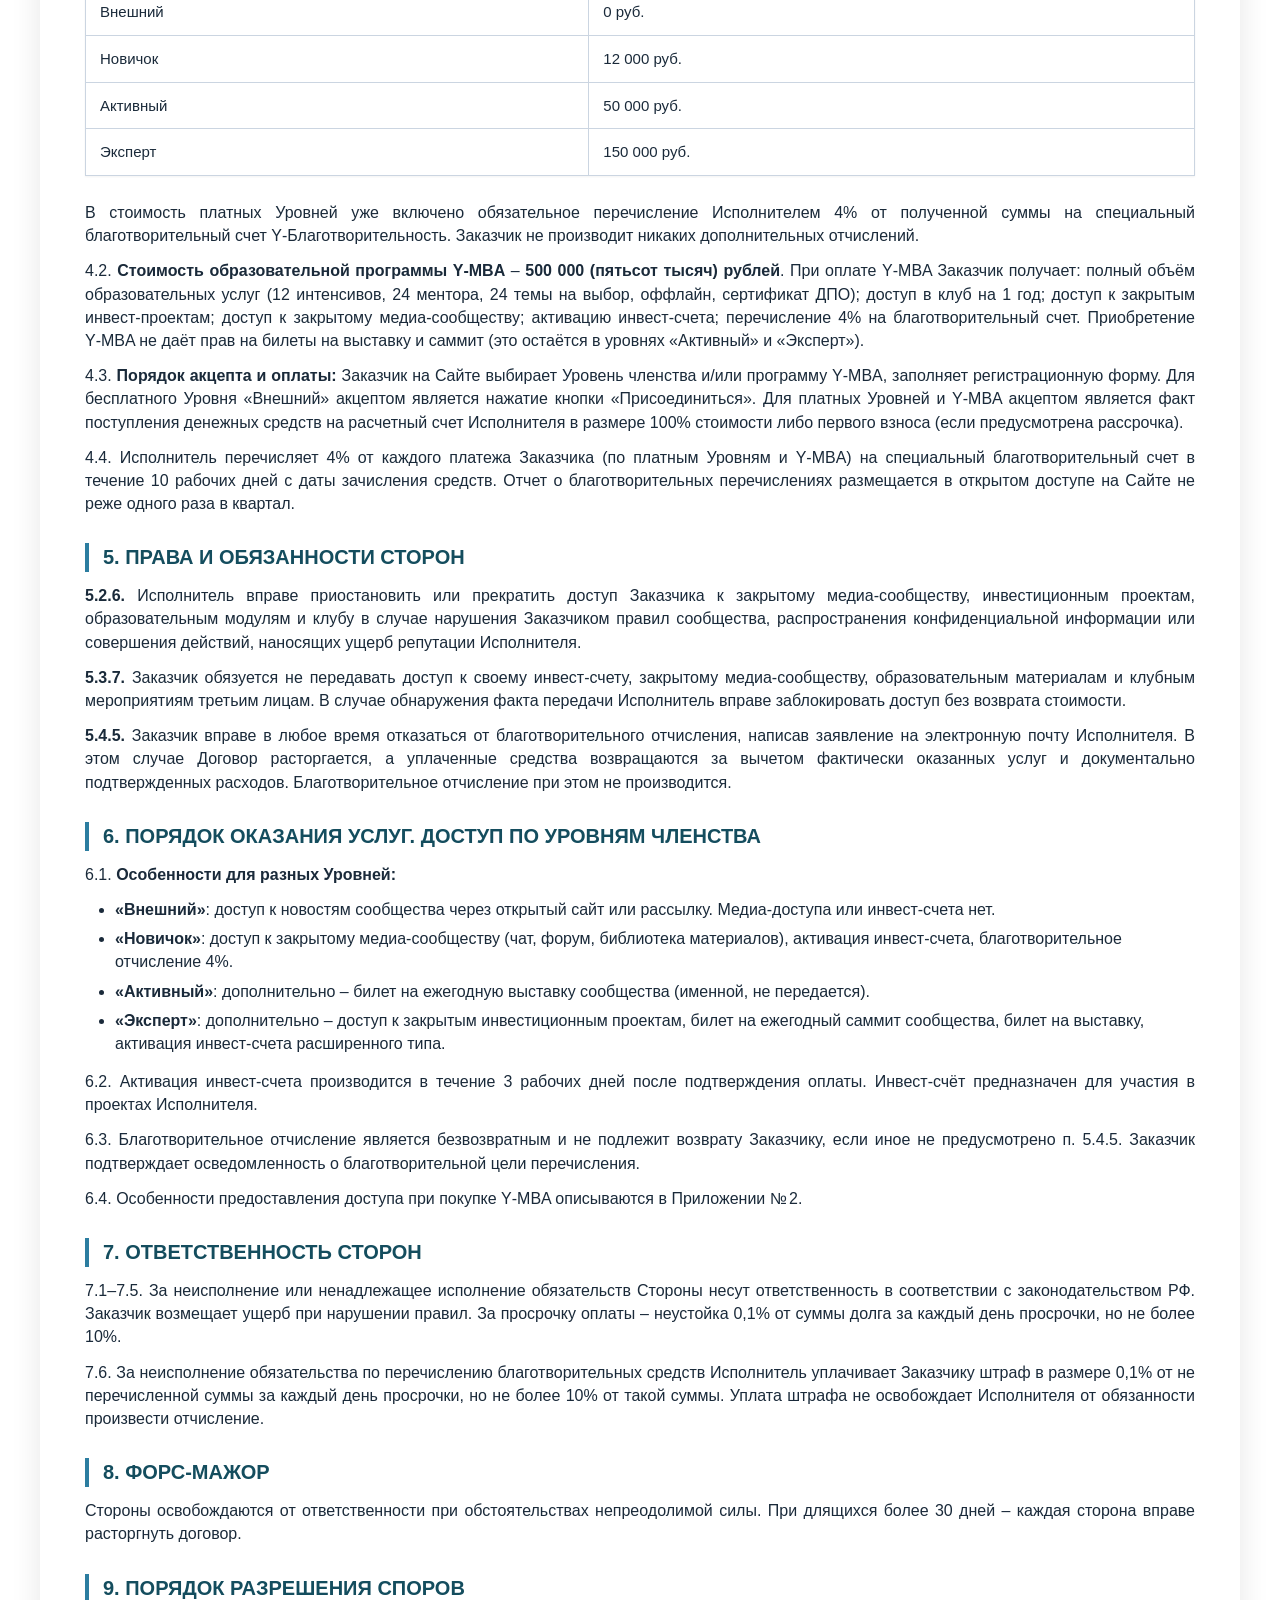
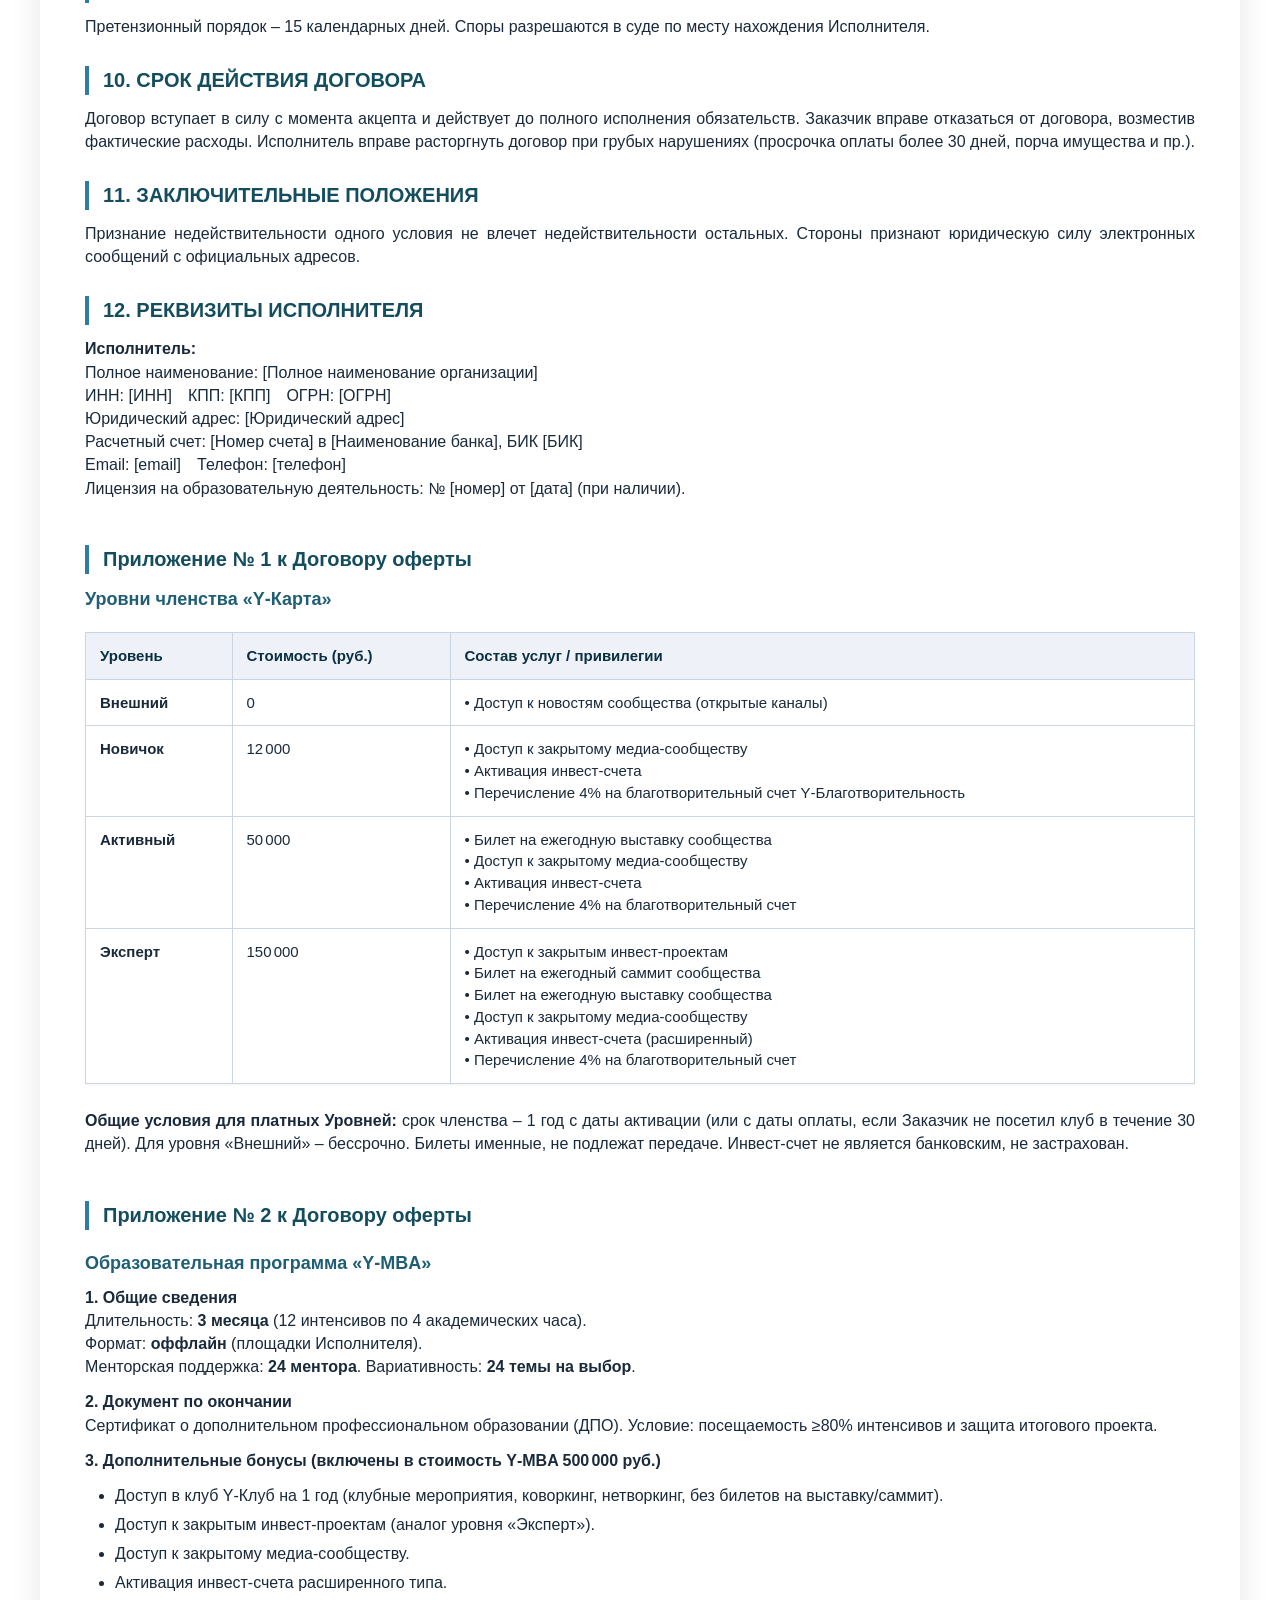
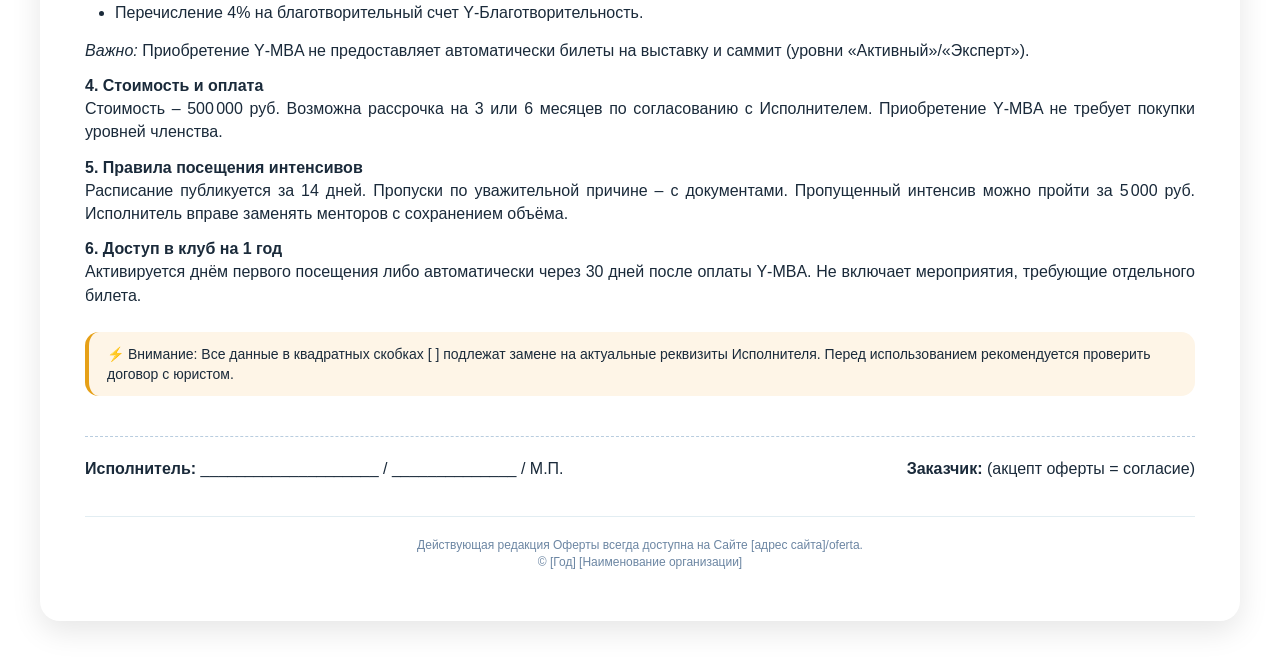
==== commit 5a9881d1: "Add files via upload" ====
--- a/offer.html
+++ b/offer.html
@@ -75,7 +75,7 @@
             justify-content: space-between;
             margin-bottom: 30px;
             font-size: 15px;
-            background: #f8fafd;
+            background: transparent;
             padding: 12px 18px;
             border-radius: 14px;
             border: 1px solid #e2edf2;
@@ -340,4 +340,4 @@
     </footer>
 </div>
 </body>
-</html>
+</html>
